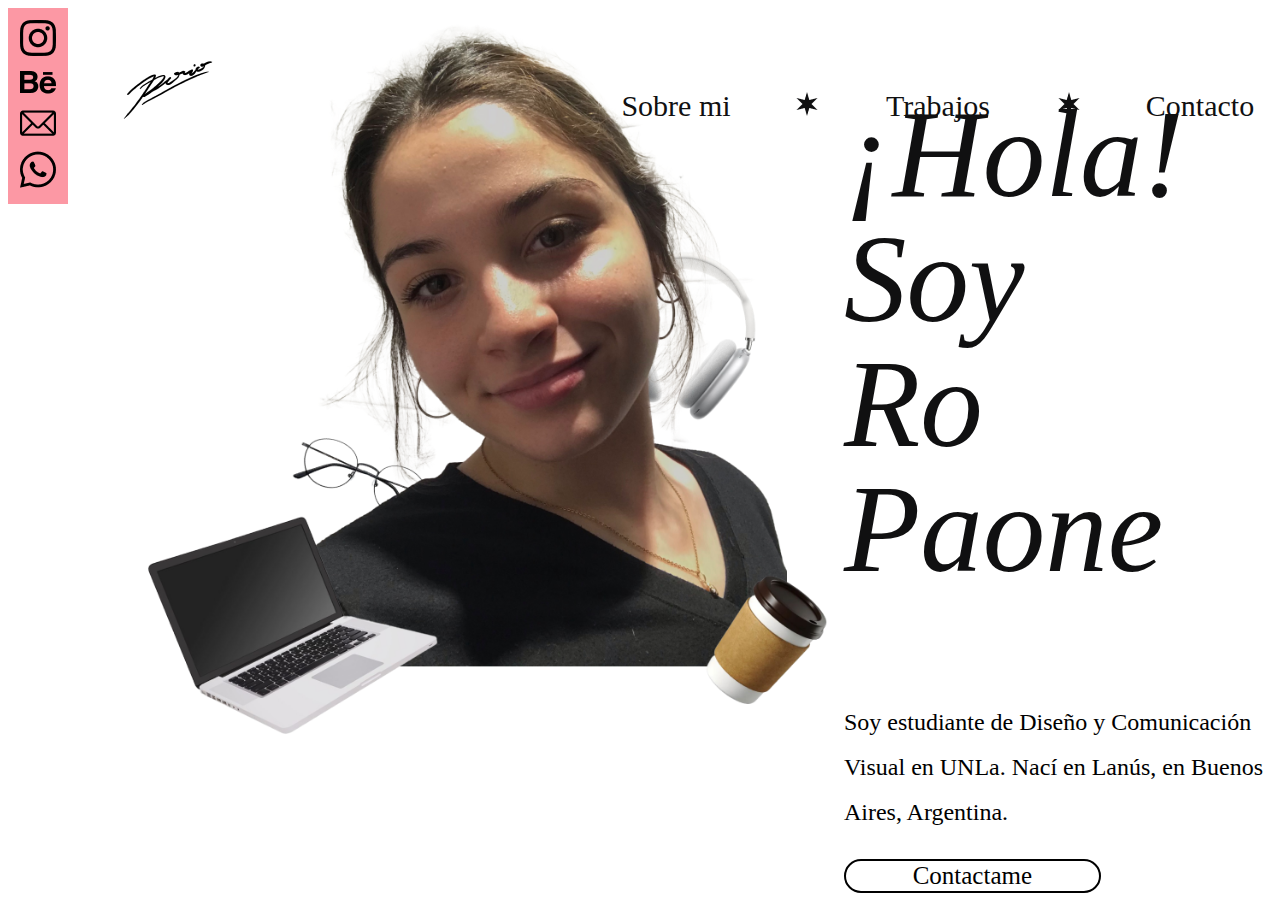
==== index.html @ 4af251f1 "avances en paginas, subida de video" ====
<!doctype html>
<html>
<head>
<meta charset="utf-8">
<title>index</title>
	<link href="estilos.css" rel="stylesheet" type="text/css">
	<meta name="viewport" content="width=device-width, initial-scale=1.0">
</head>

<body>
<!-------------------------------------------------- ::::: NAV ::::: ------------------------------------------------>	
	<header>
		<nav class="nav">
			<a href="index.html" class="firma"> <img src="img/firma.png" alt="Firma Ro Paone"> </a>
			<ul class="botonera-nav">
				<a href="sobre-mi.html" target="_self"> <li class="texto-nav">Sobre mi </li></a>
				<li><img class="estrella-nav" src="img/estrella-nav.png" alt="estrella"></li>
				<a href="trabajos.html" target="_self"> <li class="texto-nav">Trabajos</li></a>
				<li><img class="estrella-nav" src="img/estrella-nav.png" alt="estrella"></li>
				<a href="contacto.html" target="_self"> <li class="texto-nav">Contacto</li></a>
			</ul>
		</nav>	
	</header>
<!-------------------------------------------------- ::::: MAIN ::::: ------------------------------------------------>
	<main class="main-index"> 
		<div class="redes-sociales"><!--PONERLE POSITION Y QUE NO QUEDE TODO ROSA-->
			<a href="#" target="_blank" class="logo-red-social"> <img src="img/instagram.png" alt="instagram"></a>
			<a href="#" target="_blank" class="logo-red-social"> <img src="img/behance.png" alt="behance"></a>
			<a href="#" target="_blank" class="logo-red-social"> <img src="img/email.png" alt="correo"></a>
			<a href="#" target="_blank" class="logo-red-social"> <img src="img/wpp.png" alt="wpp"></a>
		</div>
		
		<section class="landing-page">
			<article class="foto-landing-page">
				<img src="img/landing-page.png" width="200%" height="auto" alt="Foto Ro Paone">
			</article>
			<article class="informacion"> <!--CORREGIR-->
				<h1>¡Hola!<br>Soy Ro Paone</h1>
				<p>Soy estudiante de Diseño y Comunicación Visual en UNLa. Nací en Lanús, en Buenos Aires, Argentina.</p>
				<button class="contactame-btn">Contactame</button>
			</article>
		</section>
	</main>
</body>
</html>
---- estilos.css ----
@charset "utf-8";
/* CSS Document */

p{
	color: #000;
	leading-trim: both;
	text-edge: cap;
	font-family: "Gotham Light";
	font-size: 1.5rem;
	font-style: normal;
	font-weight: 500;
	line-height: 2.8125rem; /* 150% */
}
/*************************************************** ::: NAV ::: *********************************************************************/
.nav{
	display: flex;
	flex-direction: row;
	justify-content: center;
	align-items: flex-start;
	gap: 300px;
	position: absolute;
	left: 120px;
	top: 60px;
}

.nav a{
	text-decoration: none;
}


.firma{
	display: flex;
	justify-content: center;
	align-items: center;
}

.botonera-nav{
	display: flex;
	justify-content: center;
	align-items: center;
	list-style-type: none;
}

.texto-nav{
	display: flex;
	width: 240px;
	height: 60px;
	flex-direction: column;
	justify-content: center;
	
	color: var(--Negro, var(--Black, #101011));
	text-align: center;
	leading-trim: both;
	text-edge: cap;
	font-family: "Gotham Light";
	font-size: 1.875rem;
	font-style: normal;
	font-weight: 500;
	line-height: normal;
}

.estrella-nav{
	width: auto;
	height: auto;
}
/*************************************************** ::: FOOTER ::: *********************************************************************/
footer a{
	text-decoration: none;
}

footer{
	padding-top: 20%;
}

.footer-slogan{
	display: flex;
	width: 100%;
	height: auto;
	flex-direction: column;
	justify-content: flex-end;
	flex-shrink: 0;
	color: #000;
	text-align: center;
	leading-trim: both;
	text-edge: cap;
	font-family: "Joly Display";
	font-style: italic;
	font-size: 6rem;
	font-weight: 400;
	line-height: normal;
	margin: 0px;
}


footer h5{
	color: #000;
	text-align: center;
	leading-trim: both;
	text-edge: cap;
	font-family: "Gotham Light";
	font-size: 2rem;
	font-style: normal;
	font-weight: 500;
	line-height: normal;
	display: flex;
	width: 100%;
	height: auto;
	flex-direction: column;
	justify-content: flex-end;
	flex-shrink: 0;
}

.footer-link img{
	width: 80%;
	height: auto;
	flex-shrink: 0;
}


.footer-link p{
	display: flex;
	width: 240px;
	height: 60px;
	flex-direction: column;
	justify-content: center;
	flex-shrink: 0;
	
	color: #000;
	text-align: center;
	leading-trim: both;
	text-edge: cap;
	font-family: "Gotham Light";
	font-size: 1.2rem;
	font-style: normal;
	font-weight: 500;
	line-height: normal;
}

.botones-footer{
	display: flex;
	flex-direction: row;
	justify-content: space-around;
}

.footer-link{
	display: flex;
	flex-direction: column;
	align-items: center;
}
/**************************************************** ::: COSITO REDES SOCIALES ::: ****************************************************/
.redes-sociales{
	display: flex;
padding: 12px;
flex-direction: column;
align-items: flex-end;
gap: 10px;
	
	background: var(--Frutilla, #FC98A4);
}
/*************************************************** ::: INDEX ::: *********************************************************************/
.main-index{
	display: flex;
	justify-content: center;
	align-items: flex-start;
	gap: 70px;
}

.landing-page{
	padding: 60px, 130px, 60px, 130px;
	display: flex;
	flex-direction: row;
	justify-content: space-around;
	align-items: flex-start;
	gap: 30%;
}


.informacion h1{
	width: 10%;
	height: auto;
	
	color: var(--Negro, var(--Black, #101011));
	font-family: "Joly Display";
	font-size: 7.8125rem;
	font-style: italic;
	font-weight: 400;
	line-height: 100%; /* 7.8125rem */
}

.informacion p{
	width: 100%;
	height: auto;
}

.contactame-btn{
	display: flex;
	align-items: center;
	
	width: 60%;
	height: 100%;
	flex-direction: column;
	justify-content: center;
	flex-shrink: 0;
	
	color: #000;
	text-align: center;
	leading-trim: both;
	text-edge: cap;
	font-family: "Gotham Light";
	font-size: 1.5625rem;
	font-style: normal;
	font-weight: 500;
	line-height: normal;
	
	border-radius: 70px;
	border: 2px solid #000;
	
	background-color: transparent;
}

.informacion{
	display: flex;
	flex-direction: column;
	align-items: flex-start;
	gap: 10%;
}
/*************************************************** ::: SOBRE MI ::: *********************************************************************/
.main-sobre-mi{
	display: flex;
	flex-direction: column;
	align-items: center;
	gap: 70%;
}

.intro-sobre-mi{
	display: flex;
	padding: 180px 130px 30px 130px;
	justify-content: center;
	align-items: center;
	gap: 10%;
}

.bienvenida{
	display: flex;
	flex-direction: column;
	align-items: center;
	gap: 70%;
}

.bienvenida p{
	width: 100%;
	height: auto;
}

.flecha{
	width: 10%;
	height: 10%;
}

.datos ul{
	color: #000;
	leading-trim: both;
	text-edge: cap;
	font-family: "Gotham Light";
	font-size: 1rem;
	font-style: normal;
	font-weight: 500;
	line-height: 180%; /* 2.8125rem */
}

.datos h2{
	color: #000;
	leading-trim: both;
	text-edge: cap;
	font-family: "Joly Display";
	font-size: 4rem;
	font-style: italic;
	font-weight: 400;
	line-height: normal;
}

.datos{
	width: 80%;
	display: flex;
	padding: 30px 130px;
	justify-content: center;
	align-items: flex-start;
	gap: 10%;
}
/*************************************************** ::: TRABAJOS ::: *********************************************************************/
.main-trabajos{
	display: flex;
	flex-direction: column;
	align-items: center;
	gap: 70%;
}

.intro-trabajos{
	display: flex;
	flex-direction: column;
	align-items: center;
	gap: 10%;
}

.intro-trabajos h1{
	width: 100%;
	height: auto;
	
	color: #000;
	text-align: center;
	leading-trim: both;
	text-edge: cap;
	font-family: "Joly Display";
	font-size: 7.1875rem;
	font-style: italic;
	font-weight: 400;
	line-height: 8.125rem; /* 113.043% */
}

.intro-trabajos p{
	display: flex;
	width: auto;
	height: auto;
	flex-direction: column;
	justify-content: center;
}

.bella-durmiente, .tim-burton, .otros-trabajos, .pinturas{
	display: flex;
	padding: 60px 0px;
	flex-direction: column;
	align-items: center;
	gap: 10%;
}

.bella-durmiente, .tim-burton, .otros-trabajos, .pinturas h3{
	display: flex;
	width: 50%;
	height: auto;
	flex-direction: column;
	justify-content: center;
	
	color: #000;
	text-align: center;
	leading-trim: both;
	text-edge: cap;
	font-family: "Joly Display";
	font-size: 3.4375rem;
	font-style: italic;
	font-weight: 400;
	line-height: 8.125rem; /* 236.364% */
}

.bella-durmiente, .tim-burton, .otros-trabajos, .pinturas p{
	width: 100%;
	height: auto;

}

.pinturas video{
	width: 40%;
	height: 40%;
}
/*************************************************** ::: CONTACTO ::: *********************************************************************/
.intro-contacto{
	display: flex;
	flex-direction: column;
	align-items: center;
	gap: 10%;
}

.intro-contacto h1{
	width: 100%;
	height: auto;
	
	color: #000;
	text-align: center;
	leading-trim: both;
	text-edge: cap;
	font-family: "Joly Display";
	font-size: 7.1875rem;
	font-style: italic;
	font-weight: 400;
	line-height: 8.125rem; /* 113.043% */
}

.intro-contacto p{
	display: flex;
	width: auto;
	height: auto;
	flex-direction: column;
	justify-content: center;
}

form{
	display: flex;
	width: 1329px;
	justify-content: center;
	align-items: flex-start;
	align-content: flex-start;
	gap: 70px;
	flex-wrap: wrap;
}
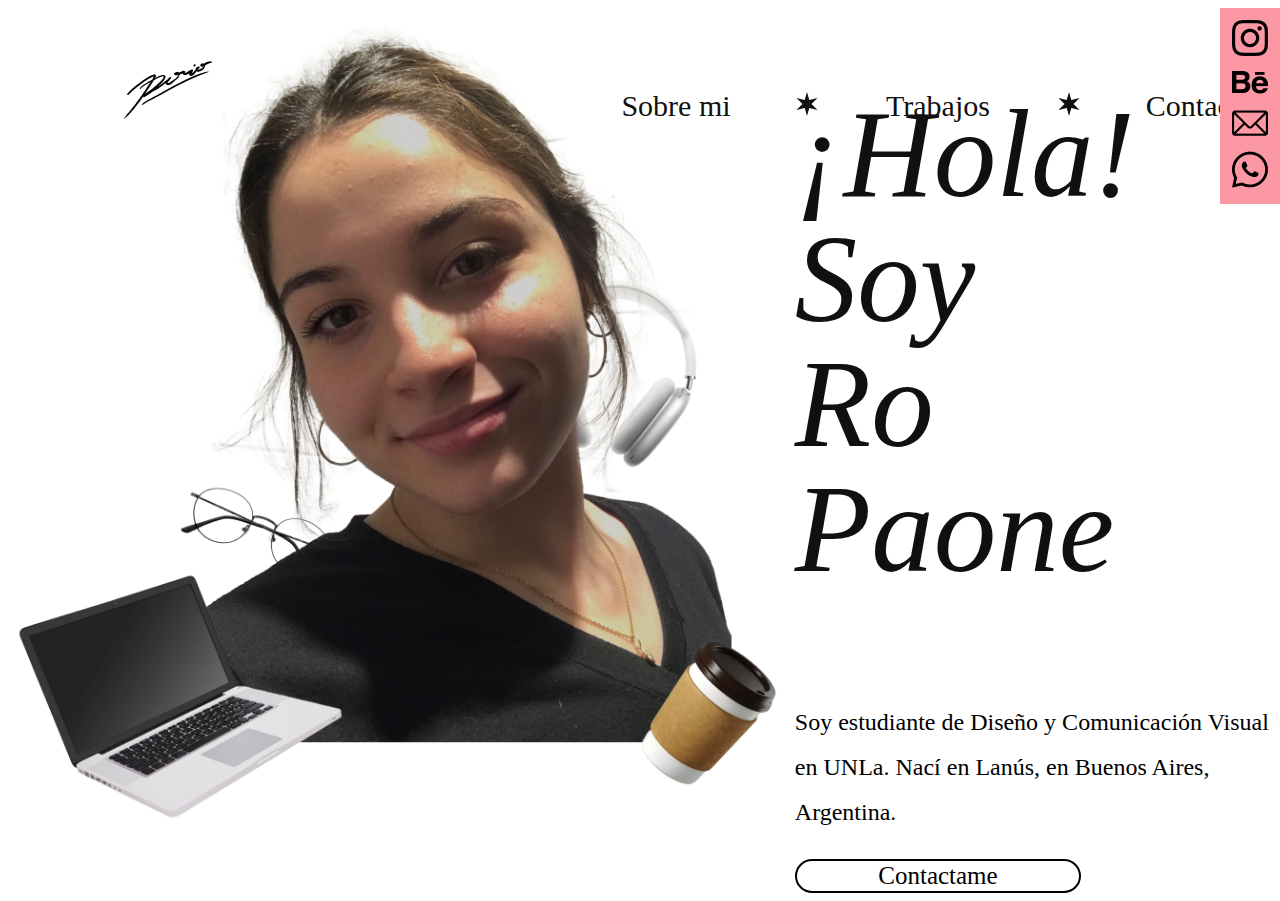
==== commit 4076de72: "avances" ====
--- a/index.html
+++ b/index.html
@@ -23,13 +23,14 @@
 	</header>
 <!-------------------------------------------------- ::::: MAIN ::::: ------------------------------------------------>
 	<main class="main-index"> 
-		<div class="redes-sociales"><!--PONERLE POSITION Y QUE NO QUEDE TODO ROSA-->
-			<a href="#" target="_blank" class="logo-red-social"> <img src="img/instagram.png" alt="instagram"></a>
-			<a href="#" target="_blank" class="logo-red-social"> <img src="img/behance.png" alt="behance"></a>
-			<a href="#" target="_blank" class="logo-red-social"> <img src="img/email.png" alt="correo"></a>
+		<!-------- ::::: COSITO DE REDES SOCIALES ::::: -------->
+		<div class="redes-sociales">
+			<a href="https://www.instagram.com/ropaonedg/" target="_blank" class="logo-red-social"> <img src="img/instagram.png" alt="instagram"></a>
+			<a href="https://www.behance.net/ropaone" target="_blank" class="logo-red-social"> <img src="img/behance.png" alt="behance"></a>
+			<a href="mailto:ropaonedg@gmail.com" target="_blank" class="logo-red-social"> <img src="img/email.png" alt="correo"></a>
 			<a href="#" target="_blank" class="logo-red-social"> <img src="img/wpp.png" alt="wpp"></a>
 		</div>
-		
+		<!-------- ::::: LANDING PAGE ::::: -------->
 		<section class="landing-page">
 			<article class="foto-landing-page">
 				<img src="img/landing-page.png" width="200%" height="auto" alt="Foto Ro Paone">
--- a/estilos.css
+++ b/estilos.css
@@ -149,13 +149,13 @@
 }
 /**************************************************** ::: COSITO REDES SOCIALES ::: ****************************************************/
 .redes-sociales{
-	display: flex;
-padding: 12px;
-flex-direction: column;
-align-items: flex-end;
-gap: 10px;
-	
-	background: var(--Frutilla, #FC98A4);
+	position: fixed;
+	background-color: #FC98A4;
+	padding: 12px;
+	gap: 10px;
+	right: 0;
+	display: flex;
+	flex-direction: column;
 }
 /*************************************************** ::: INDEX ::: *********************************************************************/
 .main-index{
@@ -356,11 +356,112 @@
 	height: auto;
 
 }
-
-.pinturas video{
-	width: 40%;
-	height: 40%;
-}
+.pinturas{
+	display: flex;
+	padding: 60px 0px;
+	flex-direction: column;
+	align-items: center;
+	gap: 55px;
+}
+
+.video-tini video{
+	width: 70%;
+	height: auto;
+	display: flex;
+	align-items: center;
+	justify-content: center;
+}
+
+figcaption{
+	color: #000;
+	leading-trim: both;
+	text-edge: cap;
+	font-family: "Gotham Light";
+	font-size: 1.5rem;
+	font-style: normal;
+	font-weight: 500;
+	line-height: 2.8125rem; /* 150% */
+}
+
+.centrado{
+	display: flex;
+	align-items: center;
+	justify-content: center;
+}
+
+.galeria-pinturas{
+	width: 90%;	
+	height: inherit;
+	display: inline-grid;
+	grid-template:1fr 1fr 1fr / 1fr 1fr 1fr;
+	grid-gap: 10px;
+}
+
+
+
+/**** ::: CONTACTO ::: ****/
+
+#galeria {
+	display: none;
+	width: 100%;
+	justify-content: center;
+	height: 95vh;
+	background-color: #FC98A4;
+	position: absolute;
+	top: 0;
+	z-index: 10;
+}
+
+#galeria-oculta {
+	display: flex;
+	width: 100%;
+	max-width: 1450px;
+	overflow: hidden;
+	z-index: 20;
+}
+
+.fraccion-galeria {
+	display: flex;
+	align-items: center;
+	background-repeat: no-repeat;
+	background-position: center;
+	background-size: contain;
+	width: 100%;
+	min-width: 1450px;
+	height: 100vh;
+	justify-content: space-between;
+}
+
+.primer-ultima-flecha {
+	visibility: hidden;
+}
+
+.close {
+	position: absolute;
+	top: 10px;
+	right: 2%;
+}
+
+/*------IDS CON LAS IMÁGENES DE LA GALERÍA-------*/
+
+#foto-1 {
+	background-image: url("img/trabajos/carrusel-1.png")
+}
+
+#foto-2 {
+	background-image: url("img/trabajos/carrusel-2.png");
+}
+
+#foto-3 {
+	background-image:url("img/trabajos/carrusel-3.png");
+}
+
+
+
+
+
+
+
 /*************************************************** ::: CONTACTO ::: *********************************************************************/
 .intro-contacto{
 	display: flex;
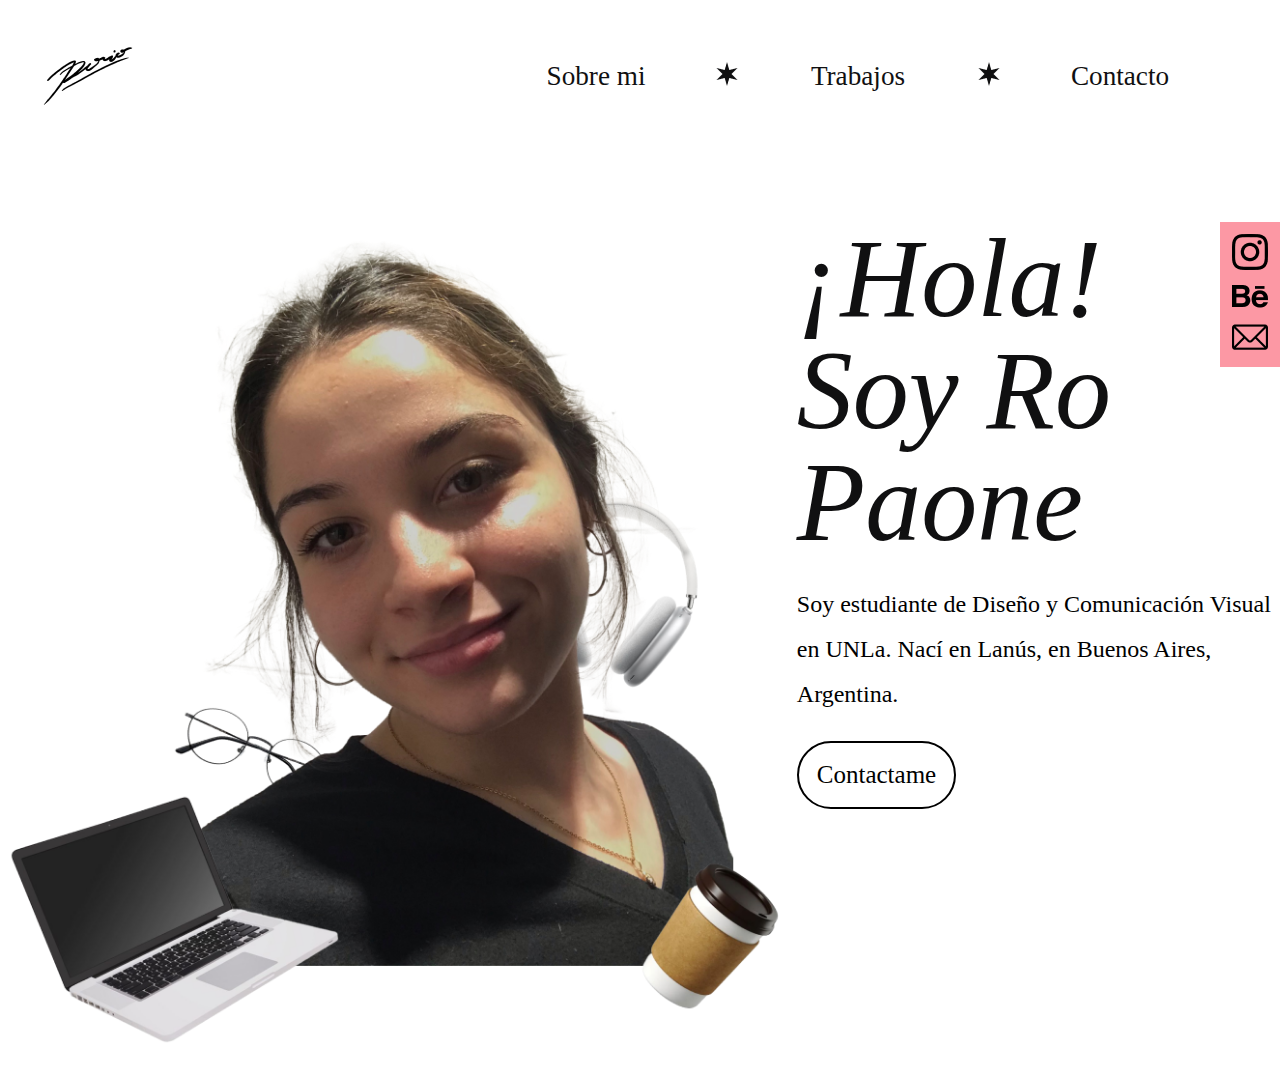
==== commit 1059a4ed: "avances" ====
--- a/index.html
+++ b/index.html
@@ -22,22 +22,24 @@
 		</nav>	
 	</header>
 <!-------------------------------------------------- ::::: MAIN ::::: ------------------------------------------------>
-	<main class="main-index"> 
+	<main> 
 		<!-------- ::::: COSITO DE REDES SOCIALES ::::: -------->
 		<div class="redes-sociales">
 			<a href="https://www.instagram.com/ropaonedg/" target="_blank" class="logo-red-social"> <img src="img/instagram.png" alt="instagram"></a>
 			<a href="https://www.behance.net/ropaone" target="_blank" class="logo-red-social"> <img src="img/behance.png" alt="behance"></a>
 			<a href="mailto:ropaonedg@gmail.com" target="_blank" class="logo-red-social"> <img src="img/email.png" alt="correo"></a>
-			<a href="#" target="_blank" class="logo-red-social"> <img src="img/wpp.png" alt="wpp"></a>
 		</div>
 		<!-------- ::::: LANDING PAGE ::::: -------->
 		<section class="landing-page">
+			<!-------- ::::: FOTO ::::: -------->
 			<article class="foto-landing-page">
 				<img src="img/landing-page.png" width="200%" height="auto" alt="Foto Ro Paone">
 			</article>
-			<article class="informacion"> <!--CORREGIR-->
+			<!-------- ::::: INFO ::::: -------->
+			<article class="informacion">
 				<h1>¡Hola!<br>Soy Ro Paone</h1>
 				<p>Soy estudiante de Diseño y Comunicación Visual en UNLa. Nací en Lanús, en Buenos Aires, Argentina.</p>
+				<!-------- ::::: BOTON ::::: -------->
 				<button class="contactame-btn">Contactame</button>
 			</article>
 		</section>
--- a/estilos.css
+++ b/estilos.css
@@ -1,6 +1,11 @@
 @charset "utf-8";
 /* CSS Document */
 
+body{
+	margin: 0px;
+	padding: 0px;
+}
+
 p{
 	color: #000;
 	leading-trim: both;
@@ -16,11 +21,11 @@
 	display: flex;
 	flex-direction: row;
 	justify-content: center;
-	align-items: flex-start;
+	align-items: center;
 	gap: 300px;
-	position: absolute;
-	left: 120px;
-	top: 60px;
+	position: static;
+	margin-top: 30px;
+	margin-bottom: 100px;
 }
 
 .nav a{
@@ -53,7 +58,7 @@
 	leading-trim: both;
 	text-edge: cap;
 	font-family: "Gotham Light";
-	font-size: 1.875rem;
+	font-size: 1.7rem;
 	font-style: normal;
 	font-weight: 500;
 	line-height: normal;
@@ -70,6 +75,7 @@
 
 footer{
 	padding-top: 20%;
+	position: static;
 }
 
 .footer-slogan{
@@ -158,15 +164,8 @@
 	flex-direction: column;
 }
 /*************************************************** ::: INDEX ::: *********************************************************************/
-.main-index{
-	display: flex;
-	justify-content: center;
-	align-items: flex-start;
-	gap: 70px;
-}
 
 .landing-page{
-	padding: 60px, 130px, 60px, 130px;
 	display: flex;
 	flex-direction: row;
 	justify-content: space-around;
@@ -176,19 +175,21 @@
 
 
 .informacion h1{
-	width: 10%;
+	width: auto;
 	height: auto;
 	
 	color: var(--Negro, var(--Black, #101011));
 	font-family: "Joly Display";
-	font-size: 7.8125rem;
+	font-size: 7rem;
 	font-style: italic;
 	font-weight: 400;
 	line-height: 100%; /* 7.8125rem */
+	
+	margin: 0px;
 }
 
 .informacion p{
-	width: 100%;
+	width: auto;
 	height: auto;
 }
 
@@ -196,8 +197,8 @@
 	display: flex;
 	align-items: center;
 	
-	width: 60%;
-	height: 100%;
+	width: auto;
+	height: auto;
 	flex-direction: column;
 	justify-content: center;
 	flex-shrink: 0;
@@ -216,13 +217,14 @@
 	border: 2px solid #000;
 	
 	background-color: transparent;
+	
+	padding: 18px;
 }
 
 .informacion{
 	display: flex;
 	flex-direction: column;
 	align-items: flex-start;
-	gap: 10%;
 }
 /*************************************************** ::: SOBRE MI ::: *********************************************************************/
 .main-sobre-mi{
@@ -303,7 +305,7 @@
 }
 
 .intro-trabajos h1{
-	width: 100%;
+	width: auto;
 	height: auto;
 	
 	color: #000;
@@ -311,10 +313,12 @@
 	leading-trim: both;
 	text-edge: cap;
 	font-family: "Joly Display";
-	font-size: 7.1875rem;
+	font-size: 7rem;
 	font-style: italic;
 	font-weight: 400;
 	line-height: 8.125rem; /* 113.043% */
+	
+	margin: 0px;
 }
 
 .intro-trabajos p{
@@ -393,7 +397,7 @@
 	width: 90%;	
 	height: inherit;
 	display: inline-grid;
-	grid-template:1fr 1fr 1fr / 1fr 1fr 1fr;
+	grid-template:1fr 1fr 1fr / 1fr 1fr 1fr;/*Aparece como un error pero se ve bien en la pagina, ni idea que sucede :P */
 	grid-gap: 10px;
 }
 
@@ -471,7 +475,7 @@
 }
 
 .intro-contacto h1{
-	width: 100%;
+	width: auto;
 	height: auto;
 	
 	color: #000;
@@ -479,10 +483,12 @@
 	leading-trim: both;
 	text-edge: cap;
 	font-family: "Joly Display";
-	font-size: 7.1875rem;
+	font-size: 7rem;
 	font-style: italic;
 	font-weight: 400;
 	line-height: 8.125rem; /* 113.043% */
+	
+	margin: 0px;
 }
 
 .intro-contacto p{
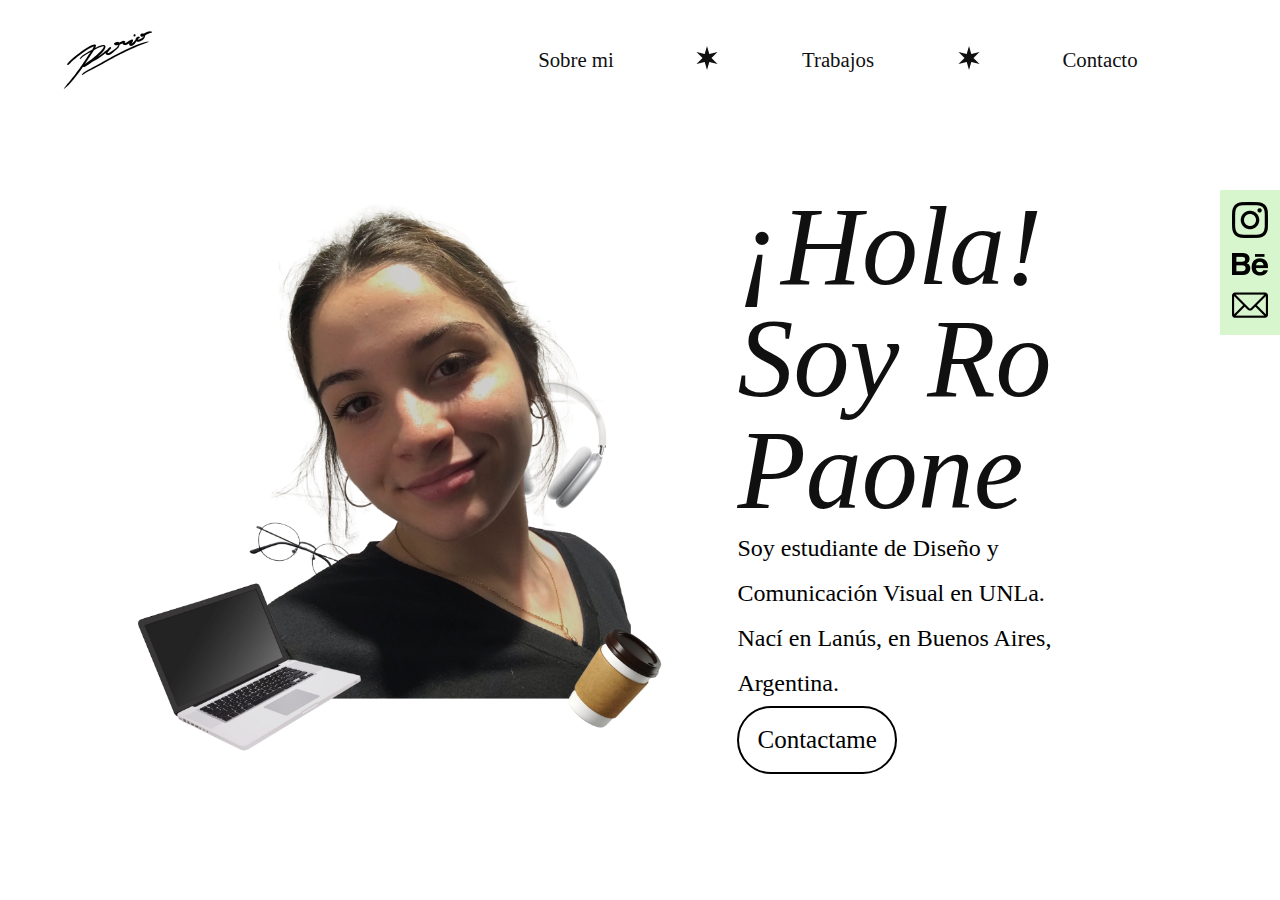
==== commit f9995aa0: "ajustes finales" ====
--- a/index.html
+++ b/index.html
@@ -11,12 +11,18 @@
 <!-------------------------------------------------- ::::: NAV ::::: ------------------------------------------------>	
 	<header>
 		<nav class="nav">
-			<a href="index.html" class="firma"> <img src="img/firma.png" alt="Firma Ro Paone"> </a>
+			<a href="index.html" class="firma">
+				<img src="img/firma.png" alt="Firma Ro Paone">
+			</a>
 			<ul class="botonera-nav">
 				<a href="sobre-mi.html" target="_self"> <li class="texto-nav">Sobre mi </li></a>
-				<li><img class="estrella-nav" src="img/estrella-nav.png" alt="estrella"></li>
+				<li>
+					<img class="estrella-nav" src="img/estrella-nav.png" alt="estrella">
+				</li>
 				<a href="trabajos.html" target="_self"> <li class="texto-nav">Trabajos</li></a>
-				<li><img class="estrella-nav" src="img/estrella-nav.png" alt="estrella"></li>
+				<li>
+					<img class="estrella-nav" src="img/estrella-nav.png" alt="estrella">
+				</li>
 				<a href="contacto.html" target="_self"> <li class="texto-nav">Contacto</li></a>
 			</ul>
 		</nav>	
@@ -25,22 +31,30 @@
 	<main> 
 		<!-------- ::::: COSITO DE REDES SOCIALES ::::: -------->
 		<div class="redes-sociales">
-			<a href="https://www.instagram.com/ropaonedg/" target="_blank" class="logo-red-social"> <img src="img/instagram.png" alt="instagram"></a>
-			<a href="https://www.behance.net/ropaone" target="_blank" class="logo-red-social"> <img src="img/behance.png" alt="behance"></a>
-			<a href="mailto:ropaonedg@gmail.com" target="_blank" class="logo-red-social"> <img src="img/email.png" alt="correo"></a>
+			<a href="https://www.instagram.com/ropaonedg/" target="_blank" class="logo-red-social">
+				<img src="img/instagram.png" alt="instagram">
+			</a>
+			<a href="https://www.behance.net/ropaone" target="_blank" class="logo-red-social">
+				<img src="img/behance.png" alt="behance">
+			</a>
+			<a href="mailto:ropaonedg@gmail.com" target="_blank" class="logo-red-social">
+				<img src="img/email.png" alt="correo">
+			</a>
 		</div>
 		<!-------- ::::: LANDING PAGE ::::: -------->
 		<section class="landing-page">
 			<!-------- ::::: FOTO ::::: -------->
 			<article class="foto-landing-page">
-				<img src="img/landing-page.png" width="200%" height="auto" alt="Foto Ro Paone">
+				<img src="img/landing-page.png" width="160%" height="auto" alt="Foto Ro Paone">
 			</article>
 			<!-------- ::::: INFO ::::: -------->
 			<article class="informacion">
 				<h1>¡Hola!<br>Soy Ro Paone</h1>
 				<p>Soy estudiante de Diseño y Comunicación Visual en UNLa. Nací en Lanús, en Buenos Aires, Argentina.</p>
 				<!-------- ::::: BOTON ::::: -------->
-				<button class="contactame-btn">Contactame</button>
+				<a href="contacto.html" target="_self">
+					<button class="contactame-btn">Contactame</button>
+				</a>
 			</article>
 		</section>
 	</main>
--- a/estilos.css
+++ b/estilos.css
@@ -1,11 +1,26 @@
 @charset "utf-8";
 /* CSS Document */
 
-body{
+*{
 	margin: 0px;
 	padding: 0px;
 }
 
+/*FUENTES*/
+@font-face {
+	font-family: "Gotham-Light";
+	src: url("fuentes/Gotham-Light.otf") format('truetype');
+	font-weight: normal;
+	font-style: normal;
+}
+
+@font-face {
+	font-family: "Gotham-Bold";
+	src: url("fuentes/Gotham-Bold.otf") format('truetype');
+	font-weight: normal;
+	font-style: normal;
+}
+
 p{
 	color: #000;
 	leading-trim: both;
@@ -15,6 +30,10 @@
 	font-style: normal;
 	font-weight: 500;
 	line-height: 2.8125rem; /* 150% */
+}
+
+b{
+	font-family: "Gotham-Bold";
 }
 /*************************************************** ::: NAV ::: *********************************************************************/
 .nav{
@@ -58,16 +77,28 @@
 	leading-trim: both;
 	text-edge: cap;
 	font-family: "Gotham Light";
-	font-size: 1.7rem;
-	font-style: normal;
-	font-weight: 500;
-	line-height: normal;
-}
+	font-size: 1.3rem;
+	font-style: normal;
+	font-weight: 500;
+	line-height: normal;
+}
+
+.texto-nav:hover{
+	color: #C7013E;
+	font-family: "Joly Display";
+	font-style: italic;
+	font-size: 1.5rem;
+	font-weight: 400;
+	line-height: normal;
+}
+
 
 .estrella-nav{
 	width: auto;
 	height: auto;
 }
+
+
 /*************************************************** ::: FOOTER ::: *********************************************************************/
 footer a{
 	text-decoration: none;
@@ -75,6 +106,7 @@
 
 footer{
 	padding-top: 20%;
+	padding-bottom: 2%;
 	position: static;
 }
 
@@ -114,6 +146,8 @@
 	flex-direction: column;
 	justify-content: flex-end;
 	flex-shrink: 0;
+	
+	padding-bottom: 3%;
 }
 
 .footer-link img{
@@ -146,6 +180,7 @@
 	display: flex;
 	flex-direction: row;
 	justify-content: space-around;
+	padding-bottom: 2%;
 }
 
 .footer-link{
@@ -156,7 +191,7 @@
 /**************************************************** ::: COSITO REDES SOCIALES ::: ****************************************************/
 .redes-sociales{
 	position: fixed;
-	background-color: #FC98A4;
+	background-color: #D7F6CD;
 	padding: 12px;
 	gap: 10px;
 	right: 0;
@@ -164,15 +199,20 @@
 	flex-direction: column;
 }
 /*************************************************** ::: INDEX ::: *********************************************************************/
-
 .landing-page{
 	display: flex;
+	padding: 0px 130px ;
 	flex-direction: row;
-	justify-content: space-around;
-	align-items: flex-start;
-	gap: 30%;
-}
-
+	justify-content: space-between;
+	align-items: center;
+	gap: 25%;
+}
+
+.foto-landing-page{
+	display: flex;
+	flex-direction: column;
+	justify-content: center;
+}
 
 .informacion h1{
 	width: auto;
@@ -183,13 +223,13 @@
 	font-size: 7rem;
 	font-style: italic;
 	font-weight: 400;
-	line-height: 100%; /* 7.8125rem */
+	line-height: 100%;
 	
 	margin: 0px;
 }
 
 .informacion p{
-	width: auto;
+	width: 85%;
 	height: auto;
 }
 
@@ -221,22 +261,23 @@
 	padding: 18px;
 }
 
+.contactame-btn:hover{
+	background-color: #FC98A4;
+}
+
 .informacion{
 	display: flex;
 	flex-direction: column;
 	align-items: flex-start;
 }
+
+.informacion a{
+	text-decoration: none;
+}
 /*************************************************** ::: SOBRE MI ::: *********************************************************************/
-.main-sobre-mi{
-	display: flex;
-	flex-direction: column;
-	align-items: center;
-	gap: 70%;
-}
-
 .intro-sobre-mi{
 	display: flex;
-	padding: 180px 130px 30px 130px;
+	padding: 0px 130px 30px 130px;
 	justify-content: center;
 	align-items: center;
 	gap: 10%;
@@ -252,6 +293,7 @@
 .bienvenida p{
 	width: 100%;
 	height: auto;
+	margin-bottom: 5%;
 }
 
 .flecha{
@@ -267,7 +309,7 @@
 	font-size: 1rem;
 	font-style: normal;
 	font-weight: 500;
-	line-height: 180%; /* 2.8125rem */
+	line-height: 180%;
 }
 
 .datos h2{
@@ -283,25 +325,28 @@
 
 .datos{
 	width: 80%;
-	display: flex;
+	gap: 10%;
 	padding: 30px 130px;
-	justify-content: center;
-	align-items: flex-start;
+	display: inline-grid;
+	grid-template-columns: 1fr 1fr 1fr;
+	
+}
+
+b{
+	font-family: "Gotham-Bold";
+}
+
+iframe{
+	margin-bottom: 5%;
+}
+
+/*************************************************** ::: TRABAJOS ::: *********************************************************************/
+.intro-trabajos{
+	display: flex;
+	flex-direction: column;
+	align-items: center;
 	gap: 10%;
-}
-/*************************************************** ::: TRABAJOS ::: *********************************************************************/
-.main-trabajos{
-	display: flex;
-	flex-direction: column;
-	align-items: center;
-	gap: 70%;
-}
-
-.intro-trabajos{
-	display: flex;
-	flex-direction: column;
-	align-items: center;
-	gap: 10%;
+	margin-bottom: 10%;
 }
 
 .intro-trabajos h1{
@@ -316,9 +361,9 @@
 	font-size: 7rem;
 	font-style: italic;
 	font-weight: 400;
-	line-height: 8.125rem; /* 113.043% */
-	
-	margin: 0px;
+	line-height: 8.125rem;
+	
+	margin-bottom: 5%;
 }
 
 .intro-trabajos p{
@@ -352,7 +397,7 @@
 	font-size: 3.4375rem;
 	font-style: italic;
 	font-weight: 400;
-	line-height: 8.125rem; /* 236.364% */
+	line-height: 8.125rem;
 }
 
 .bella-durmiente, .tim-burton, .otros-trabajos, .pinturas p{
@@ -403,7 +448,7 @@
 
 
 
-/**** ::: CONTACTO ::: ****/
+/**** ::: GALERIA NOTION CATEDRA ::: ****/
 
 #galeria {
 	display: none;
@@ -413,7 +458,7 @@
 	background-color: #FC98A4;
 	position: absolute;
 	top: 0;
-	z-index: 10;
+	z-index: 10;*/
 }
 
 #galeria-oculta {
@@ -433,7 +478,7 @@
 	width: 100%;
 	min-width: 1450px;
 	height: 100vh;
-	justify-content: space-between;
+	justify-content: space-between;	
 }
 
 .primer-ultima-flecha {
@@ -459,6 +504,33 @@
 #foto-3 {
 	background-image:url("img/trabajos/carrusel-3.png");
 }
+
+
+
+
+
+
+
+
+
+
+
+
+
+
+
+
+
+
+
+
+
+
+
+
+
+
+
 
 
 
@@ -512,24 +584,52 @@
 
 
 
-
-
-
-
-
-
-
-
-
-
-
-
-
-
-
-
-
-
-
-
-
+.enviar-btn{
+	display: flex;
+	align-items: center;
+	
+	width: auto;
+	height: auto;
+	flex-direction: column;
+	justify-content: center;
+	flex-shrink: 0;
+	
+	color: #000;
+	text-align: center;
+	leading-trim: both;
+	text-edge: cap;
+	font-family: "Gotham Light";
+	font-size: 1.5625rem;
+	font-style: normal;
+	font-weight: 500;
+	line-height: normal;
+	
+	border-radius: 70px;
+	border: 2px solid #000;
+	
+	background-color: transparent;
+	
+	padding: 18px;
+}
+
+
+.enviar-btn:hover{
+	background-color: #019A76;
+}
+
+
+
+
+
+
+
+
+
+
+
+
+
+
+
+
+
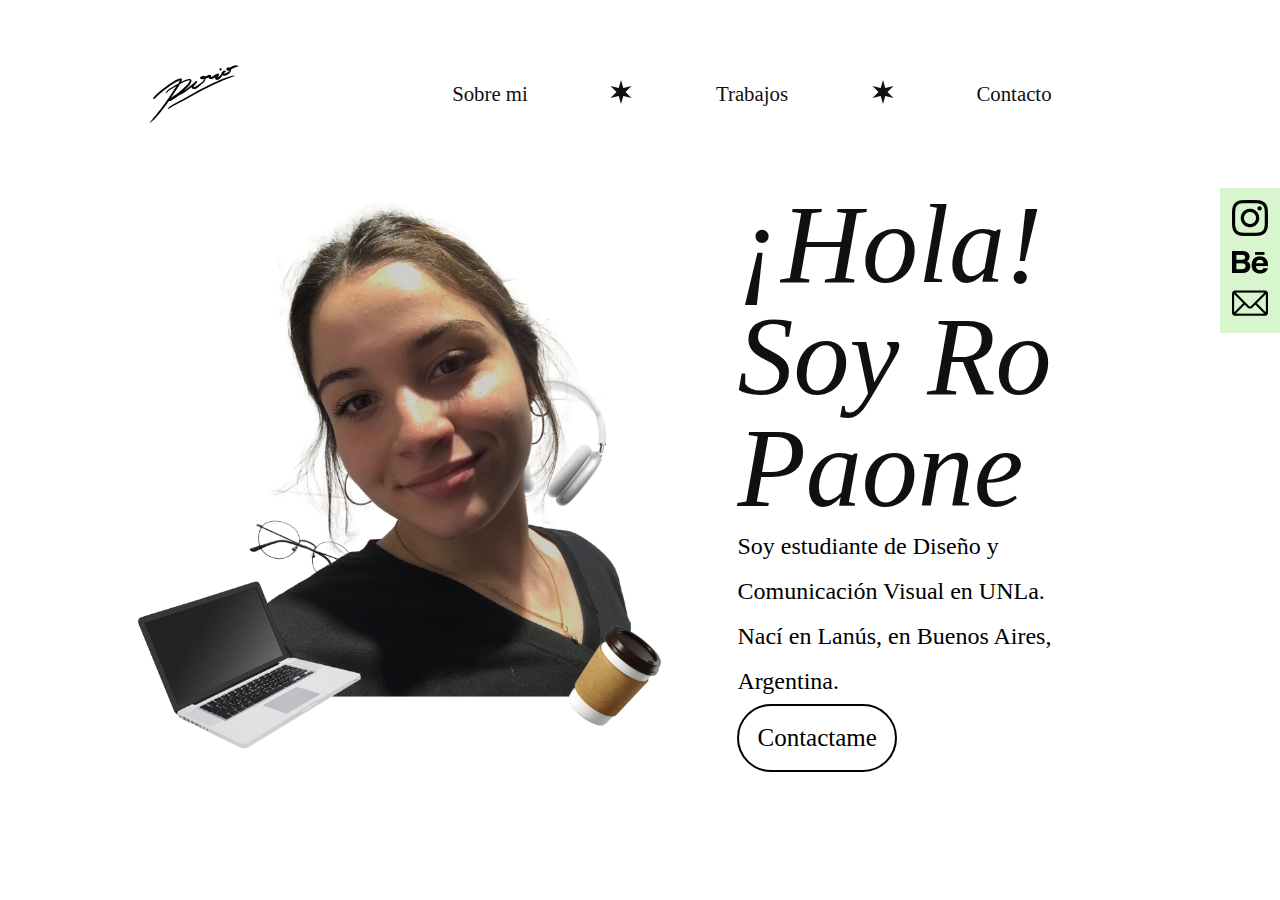
==== commit a251c1b6: "ENTREGA FINAL" ====
--- a/index.html
+++ b/index.html
@@ -2,9 +2,10 @@
 <html>
 <head>
 <meta charset="utf-8">
-<title>index</title>
+<title>Portfolio | Ro Paone</title>
 	<link href="estilos.css" rel="stylesheet" type="text/css">
 	<meta name="viewport" content="width=device-width, initial-scale=1.0">
+	<link rel="shortcut icon" href="img/estrella-cursor.png" type="image/x-icon" sizes= "16x16">
 </head>
 
 <body>
@@ -15,7 +16,7 @@
 				<img src="img/firma.png" alt="Firma Ro Paone">
 			</a>
 			<ul class="botonera-nav">
-				<a href="sobre-mi.html" target="_self"> <li class="texto-nav">Sobre mi </li></a>
+				<a href="sobre-mi.html" target="_self"> <li class="texto-nav">Sobre mi</li></a>
 				<li>
 					<img class="estrella-nav" src="img/estrella-nav.png" alt="estrella">
 				</li>
--- a/estilos.css
+++ b/estilos.css
@@ -41,16 +41,15 @@
 	flex-direction: row;
 	justify-content: center;
 	align-items: center;
-	gap: 300px;
+	gap: 10%;
 	position: static;
-	margin-top: 30px;
-	margin-bottom: 100px;
+	margin-top: 5%;
+	margin-bottom: 5%;
 }
 
 .nav a{
 	text-decoration: none;
 }
-
 
 .firma{
 	display: flex;
@@ -262,7 +261,7 @@
 }
 
 .contactame-btn:hover{
-	background-color: #FC98A4;
+	background-color: #C7013E;
 }
 
 .informacion{
@@ -403,8 +402,18 @@
 .bella-durmiente, .tim-burton, .otros-trabajos, .pinturas p{
 	width: 100%;
 	height: auto;
-
-}
+}
+
+
+#miniaturas{
+	display: flex;
+	flex-direction: row;
+	flex-wrap: wrap;
+	align-content: center;
+	justify-content: center;
+	column-gap: 55px;
+}
+
 .pinturas{
 	display: flex;
 	padding: 60px 0px;
@@ -414,14 +423,16 @@
 }
 
 .video-tini video{
-	width: 70%;
-	height: auto;
+	width: 100%;
 	display: flex;
 	align-items: center;
 	justify-content: center;
 }
 
 figcaption{
+	display: flex;
+	align-items: center;
+	justify-content: center;
 	color: #000;
 	leading-trim: both;
 	text-edge: cap;
@@ -429,24 +440,43 @@
 	font-size: 1.5rem;
 	font-style: normal;
 	font-weight: 500;
-	line-height: 2.8125rem; /* 150% */
+	line-height: 2.8125rem;
+	margin-top: 2%;
 }
 
 .centrado{
 	display: flex;
 	align-items: center;
 	justify-content: center;
+	background-color: #FC98A4;
+}
+
+.volver-atras{
+	position: absolute;
+	top: 10px;
+	right: 2%;
+	background-color: #FC98A4;
+}
+
+.galeria-pinturas-general{
+	display: flex;
+	flex-direction: row;
+	flex-wrap: wrap;
+	align-content: center;
+	justify-content: center;
+	column-gap: 55px;
+	
+	margin-top: 8%;
 }
 
 .galeria-pinturas{
 	width: 90%;	
 	height: inherit;
 	display: inline-grid;
-	grid-template:1fr 1fr 1fr / 1fr 1fr 1fr;/*Aparece como un error pero se ve bien en la pagina, ni idea que sucede :P */
+	grid-template-columns: 1fr 1fr 1fr;/*Aparece como un error pero se ve bien en la pagina, ni idea que sucede :P */
+	grid-template-rows: auto;
 	grid-gap: 10px;
 }
-
-
 
 /**** ::: GALERIA NOTION CATEDRA ::: ****/
 
@@ -458,7 +488,7 @@
 	background-color: #FC98A4;
 	position: absolute;
 	top: 0;
-	z-index: 10;*/
+	z-index: 10;
 }
 
 #galeria-oculta {
@@ -508,39 +538,74 @@
 
 
 
-
-
-
-
-
-
-
-
-
-
-
-
-
-
-
-
-
-
-
-
-
-
-
-
-
-
-
-
-
+.galeria-bella {
+    display: flex;
+    flex-wrap: wrap;
+	align-items: center;
+	justify-content: center;
+	gap: 10px;
+	margin-top: 5%;
+}
+
+.gallery-item {
+    position: relative;
+    width: 450px;
+    height: 450px;
+    overflow: hidden;
+    border-radius: 10px;
+}
+
+.gallery-item img {
+    width: 100%;
+    height: 100%;
+    object-fit: cover;
+    transition: transform 0.3s ease;
+}
+
+.gallery-item:hover img {
+    transform: scale(1.1);
+}
+
+.gif{
+	display: flex;
+	align-items: center;
+	justify-content: center;
+	position:static;
+    width: 30%;
+    height: auto;
+	border-radius: 10px;
+}
+
+
+
+.galeria {
+    display: flex;
+    justify-content: center;
+    align-items: center;
+    height: 100vh; /* Ajusta la altura según sea necesario */
+}
+
+.carousel {
+    position: relative;
+    overflow: hidden;
+    width: 50%; /* Ancho de la galería */
+    height: auto; /* Alto de la galería */
+}
+
+.carousel-track {
+    display: flex;
+    transition: transform 0.5s ease; /* Transición suave */
+}
+
+.carousel img {
+    width: 100%;
+    height: 100%;
+    object-fit: cover;
+}
 
 /*************************************************** ::: CONTACTO ::: *********************************************************************/
 .intro-contacto{
-	display: flex;
+	display: flex; 
 	flex-direction: column;
 	align-items: center;
 	gap: 10%;
@@ -571,35 +636,65 @@
 	justify-content: center;
 }
 
+
 form{
-	display: flex;
-	width: 1329px;
-	justify-content: center;
-	align-items: flex-start;
-	align-content: flex-start;
-	gap: 70px;
-	flex-wrap: wrap;
-}
-
-
-
-
-.enviar-btn{
-	display: flex;
-	align-items: center;
-	
+	margin-top: 5%;
+	width: 100%;
+	height: auto;
+	display: flex;
+	flex-wrap: nowrap;
+	flex-direction: column;
+	align-content: center;
+	align-items: center;
+	justify-content: center;
+}
+
+form div{
+	width: 50%;
+	height: auto;
+	padding: 10px;
+}
+
+input{
+	width: 100%;
+	height: 40px;
+	background-color: transparent;
+	
+	border-radius: 70px;
+	border: 1px solid #000;
+	
+}
+
+label, h7{
+	display: block;
+	height: 25px;
+	color: #000;
+	leading-trim: both;
+	text-edge: cap;
+	font-family: "Gotham Light";
+	font-size: 1rem;
+	font-style: normal;
+	font-weight: 500;
+	line-height: 2.8125rem;
+	margin-bottom: 10px;
+}
+
+input[type=radio]{
 	width: auto;
-	height: auto;
-	flex-direction: column;
-	justify-content: center;
-	flex-shrink: 0;
-	
-	color: #000;
-	text-align: center;
-	leading-trim: both;
-	text-edge: cap;
-	font-family: "Gotham Light";
-	font-size: 1.5625rem;
+	height: 25px;
+	background-color: gray;
+	margin-bottom: 5px;
+}
+
+.borrar-btn, .enviar-btn{
+	height: 50px;
+	width: 100px;
+	color: #000;
+	text-align: center;
+	leading-trim: both;
+	text-edge: cap;
+	font-family: "Gotham Light";
+	font-size: 1rem;
 	font-style: normal;
 	font-weight: 500;
 	line-height: normal;
@@ -610,26 +705,90 @@
 	background-color: transparent;
 	
 	padding: 18px;
-}
-
+	margin: 0px 15px;
+}
+
+.borrar-btn:hover{
+	background-color: #FC98A4;
+}
 
 .enviar-btn:hover{
 	background-color: #019A76;
 }
 
-
-
-
-
-
-
-
-
-
-
-
-
-
-
-
-
+/*************************************************** ::: @MEDIA ::: *********************************************************************/
+@media screen and (max-width: 600px) {
+	.redes-sociales{
+		position: fixed;
+		background-color: #D7F6CD;
+		padding: 2%;
+		right: 0;
+		display: flex;
+		flex-direction: column;
+	}
+	
+
+	
+	.nav{
+		display: flex;
+		flex-direction: row;
+		justify-content: center;
+		align-items: center;
+		position: static;
+		margin-top: 5%;
+		margin-bottom: 5%;
+		
+	}
+	
+	.botonera-nav{
+		display: flex;
+		justify-content: center;
+		align-items: center;
+		list-style-type: none;
+		flex-direction: column;
+	}
+	
+	.texto-nav{
+		display: flex;
+		width: 40%;
+		height: 40%;
+		flex-direction: column;
+		justify-content: center;
+		
+		font-size: 1rem;
+	}
+
+	
+	
+	
+	
+	
+	
+	
+	
+	
+	
+	
+	
+	
+	
+	
+	
+	
+	
+
+
+}
+
+
+
+
+
+
+
+
+
+
+
+
+
